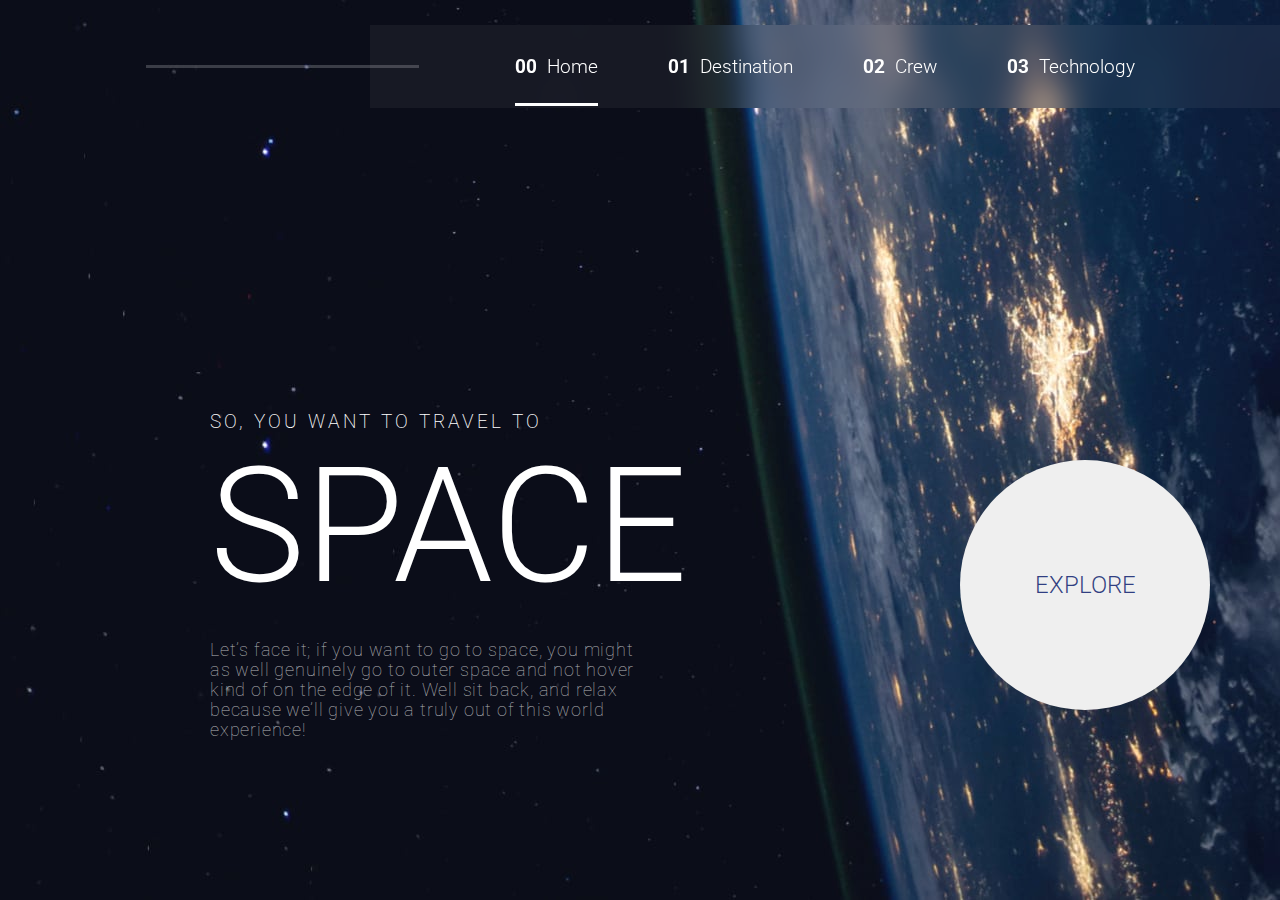
==== index.html @ d75efd56 "space tourism website" ====
<!DOCTYPE html>
<html lang="en">

<head>
  <meta charset="UTF-8">
  <meta name="viewport" content="width=device-width, initial-scale=1.0">
  <!-- icon page -->
  <link rel="icon" type="image/png" sizes="32x32" href="./assets/favicon-32x32.png">

  <title>Frontend Mentor | Space tourism website</title>
  <!-- custom css -->
  <link rel="stylesheet" href="style.css">
  <!-- cdnjs for font-awesome -->
  <link rel="stylesheet" href="https://cdnjs.cloudflare.com/ajax/libs/font-awesome/6.4.0/css/all.min.css">
</head>

<body class="body-home">

  <!-- 00 Home
  01 Destination
  02 Crew
  03 Technology

  So, you want to travel to
  Space
  Let’s face it; if you want to go to space, you might as well genuinely go to 
  outer space and not hover kind of on the edge of it. Well sit back, and relax 
  because we’ll give you a truly out of this world experience!

  Explore -->
  <!--<div class="circle"></div>-->
  <header>

    <div class="logo">
      <a href="index.html">
        <img src="../starter-code/assets/shared/logo.svg" alt="">
      </a>
    </div>
    <nav class="">
      <div class="hamburger">
        <i class="fas fa-close close"></i>
      </div>
      <ul>
        <li class="active"><a href="index.html"><span>00</span> Home</a></li>
        <li class=""><a href="destination-moon.html"><span>01</span> Destination</a></li>
        <li><a href="crew-commander.html"><span>02</span> Crew</a></li>
        <li><a href="technology-vehicle.html"><span>03</span> Technology</a></li>
      </ul>
    </nav>
    <i class="fas fa-bars bars"></i>
  </header>
  <section class="home">
    <div class="container">
      <div class="home__content">
        <span>So, you want to travel to</span>
        <h1>Space</h1>
        <p>Let’s face it; if you want to go to space, you might as well genuinely go to outer space and not hover kind
          of on the edge of it. Well sit back, and relax because we’ll give you a truly out of this world experience!
        </p>
      </div>
      <div class="home__btn">
        <button class="btn">
          <a href="#" class="">Explore</a>
        </button>
      </div>
    </div>
  </section>

  <script src="main.js"></script>

</body>

</html>
---- style.css ----
/*google fonts roboto url*/
@import url('https://fonts.googleapis.com/css2?family=Comfortaa:wght@300;400;500;600;700&family=Nunito:ital,wght@0,200;0,300;0,400;0,500;0,600;0,700;0,800;0,900;0,1000;1,200;1,300;1,400;1,500;1,600;1,700;1,800;1,900;1,1000&family=Poppins:ital,wght@0,100;0,200;0,300;0,400;0,500;0,600;0,700;0,800;0,900;1,100;1,200;1,300;1,400;1,500;1,600;1,700;1,800;1,900&family=Roboto:ital,wght@0,100;0,300;0,400;0,500;0,700;0,900;1,100;1,300;1,400;1,500;1,700;1,900&display=swap');
/* styles which applies on all page*/
*{
  margin: 0;
  padding: 0;
  box-sizing: border-box;
  text-decoration: none;list-style: none;
  font-family: 'Roboto', sans-serif;
}
/*main colors*/
:root{
  --font:#fff;
  --font-p:#ffffffb0;
  --bg:#000;
  --shadow:0 0 50px 25px rgba(223, 227, 6, 0.378);
}
body{
  width: 100%;
  height: 100vh;
}
.shown{
  animation: show-slowly 1s .1s ease-in-out forwards;
}
@keyframes show-slowly {
  0% {
    opacity: 0;
  }
  25%{
    opacity: .3;
  }
  50%{
    opacity: .5;
  }
  75%{
    opacity: .7;
  }
  100% {
    opacity: 1;
  }
}
/*home ==> for the first page */
.body-home{
  background-image: url('assets/home/background-home-desktop.jpg');
  background-size: cover;
  background-position: center;
  background-repeat: no-repeat;
  position: relative;
  width: 100vw;
}
/*header ==> for all pages*/
header{
  width: 100%;
  display: flex;
  justify-content: space-between;
  align-items: center;
  padding: 25px 0 0 0;
  position: fixed;
}
header  .logo{
  font-weight: 700;
  color: var(--font);
  cursor: pointer;
  margin-left: 7rem;
}
header .logo a{
  display: flex;
  justify-content: center;
  align-items: center;
}
header .logo a img{
  width: 90%;
}

header  nav{
  background-color: hsla(0, 0%, 100%, .05);
  backdrop-filter: blur(1rem);
  padding: 30px 50px;
  display: flex;
  justify-content: space-between;
  align-items: center;
  transition: all .3s ease;
}
header nav::before{
  content: '';
  height: 3px;
  width: 50%;
  background-color: hsla(0, 0%, 100%, .2);
  position: absolute;
  left: -27rem;
}
header  nav ul{
  display: flex;
  align-items: center;
  padding: 0 60px;
  transition: all 1s ease;
}
header  nav ul li{
  margin:0 35px;
  display: flex;
  position: relative;
}
header  nav ul li a{
  color: var(--font);
  font-size: 1.2rem;
  font-weight: 300;
  border-spacing: 1px solid red;
}
li::before  {
  position: absolute;
  top: 210%;
  content: '';
  height: 10%;
  background-color: var(--font);
  width: 100%;
  border-spacing: 20px;
  display: none;
}
li:hover::before{
  display: block;
}
li.active::before{
  display: block;
}
header  nav ul li a span{
  font-weight: 700;
  margin-right: 5px;
}
.hamburger{
  display: none;
  position: absolute;
  top: 4%;right: 12%;
  font-size: 3rem;
  color: var(--font);
  cursor: pointer;
}
header .bars{
  display: none;
  color: var(--font);
  font-size: 2rem;
  cursor: pointer;
  align-items: center;
  justify-content: center;
}
/*home section ==> first page*/
.home{
  position: absolute;
  top: 65%;right: 50%;
  transform: translate(50% , -50%);
  width: 100%;
  display: flex;
  justify-content: center;
  align-items: center;
}
.home .container{
  width: 75%;
  display: flex;
  justify-content: space-between;
  align-items: center;
}
.home .container .home__content{
  width: 50%;
  display: flex;
  flex-wrap: wrap;
}
.home .container .home__content span{
  font-size: 1.2rem;
  font-weight: 200;
  color: var(--font);
  width: 100%;
  text-transform: uppercase;
  letter-spacing: 3px;
}
.home .container .home__content h1{
  font-size: 10rem;
  font-weight: 300;
  color: var(--font);
  margin-bottom: 20px;
  width: 100%;
  text-transform: uppercase;
}
.home .container .home__content p{
  font-size: 1.1rem;
  font-weight: 100;
  color: var(--font-p);
  margin-bottom: 20px;
  letter-spacing: .8px;
  width: 100%;
}
.home .container .home__btn{
  width: 40%;
  display: flex;
  justify-content: center;
  flex-wrap: wrap;
}
.home .container .home__btn .btn{
  border: none;outline: none;
  width: 250px;
  height: 250px;
  padding: 15px 30px;
  border-radius: 50%;
  transition: all .3s ease;
  cursor: pointer;
}
.home .container .home__btn a{
  text-transform: uppercase;
  color: #041669d0;
  width: 100%;
  height: 100%;
  display: flex;
  justify-content: center;
  align-items: center;
  font-size: 1.5rem;
  font-weight: 300;
}
.home .container .home__btn .btn:hover{
  box-shadow: var(--shadow);
}
/* end home first page */

/*start of destination ==> 2nd page*/
.destination-body{
  width: 100%;
  background-image: url('assets/destination/background-destination-desktop.jpg');
  background-size: cover;
  background-position: center;
  background-repeat: no-repeat;
  height: 100vh;
}
.destination{
  position: absolute;
  top: 63%;right: 50%;
  transform: translate(50% , -50%);
  width: 100%;
  display: flex;
  justify-content: center;
  align-items: center;
}
.destination .container{
  width: 75%;
  display: flex;
  justify-content: space-between;
  align-items: center;
  padding: 0 50px;
  gap: 6rem;
}
.destination .container .img-content{
  width: 50%;
  display: flex;
  justify-content: center;
  flex-direction: column;
}
.destination .container .img-content .img{
  width: 80%;
  height: 50%;
  display: flex;
  justify-content: center;
  align-items: center;
}
.destination .container .img-content .img img{
  width: 100%;
  height: 100%;
  display: flex;
  justify-content: center;
  align-items: center;
}
.destination .container .img-content h1{
  font-size: 2rem;
  font-weight: 400;
  color: var(--font);
  margin-bottom: 30px;
  width: 100%;
  text-transform: uppercase;
  text-align: center;
}
.destination .container .content {
  width: 50%;
  display: flex;
  justify-content: center;
  flex-wrap: wrap;
  flex-direction: column;
  gap: 1rem;
}
.destination .container .content .controls{
  width: 50%;
  display: flex;
  flex-direction: row;
}
.destination .container .content .controls button{
  border: none;outline: none;
  background-color: transparent;
  color: var(--font);
  font-size: 1.2rem;
  font-weight: 300;
  margin-right: 17px;padding: 15px 0;
  cursor: pointer;
  text-transform: uppercase;
}
.destination .container .content .controls button:hover,
.destination .container .content .controls button.active{
  border-bottom: 2px solid var(--font);
}
.destination .container .content .destination-about{
  display: flex;
  justify-content: center;
  flex-wrap: wrap;
  flex-direction: column;
  gap: 1rem;
  width: 100%;
}
.destination .container .content .destination-about h2{
  font-size: 6rem;
  font-weight: 400;
  color: var(--font);
  width: 100%;
  text-transform: uppercase;
}
.destination .container .content .destination-about .p{
  font-size: 1.2rem;
  font-weight: 300;
  color: var(--font);
  letter-spacing: .5px;
  width: 110%;
  position: relative;
}
.destination .container .content .destination-about .p::before{
  content: '';
  height: 3px;
  width: 100%;
  background-color: var(--font);
  position: absolute;
  top: 120%;
}
.destination .container .content .destination-about .distance{
  display: flex;
  justify-content: space-between;
  align-items: center;
  width: 110%;
  margin-top: 25px;
}

.destination .container .content .destination-about .distance .distance-content h3{
  font-size: 1.1rem;
  font-weight: 300;
  color: var(--font);
  letter-spacing: .2px;
  width: 100%;
  text-transform: uppercase;
}
.destination .container .content .destination-about .distance .distance-content p{
  font-size: 2.3rem;
  font-weight: 400;
  color: var(--font);
  letter-spacing: .2px;
  width: 100%;
  text-transform: uppercase;
}
/* destination end for the 2nd page*/

/* crew start for the 3rd page*/
.crew-body{
  width: 100%;
  background-image: url('assets/crew/background-crew-desktop.jpg');
  background-size: cover;
  background-position: center;
  background-repeat: no-repeat;
  height: 100vh;
}
.crew,.tech{
  position: absolute;
  top: 60%;right: 50%;
  transform: translate(50% , -50%);
  width: 100%;
  display: flex;
  justify-content: center;
  align-items: center;
}
.crew .container{
  width: 75%;
  display: flex;
  justify-content: space-between;
  align-items: center;
  flex-wrap: wrap-reverse;
}
.crew .container .crew-img{
  width: 50%;
  display: flex;
  justify-content: flex-end;
}
.crew .container .crew-img img{
  width: 70%;
  display: flex;
  justify-content: center;
  align-items: center;
}
.crew .container .crew-text{
  width: 50%;
  position: relative;
}
.crew .container .crew-text h1{
  font-size: 2rem;
  font-weight: 400;
  color: var(--font);
  width: 100%;
  text-transform: uppercase;
  margin-bottom: 4rem;
}
.crew .container .crew-text .role{
  font-size: 1.5rem;
  font-weight: 300;
  color: var(--font);
  letter-spacing: .5px;
  width: 100%;
  text-transform: uppercase;
}
.crew .container .crew-text .name2{
  font-size: 3rem;
  font-weight: 400;
  color: var(--font);
  width: 100%;
  text-transform: uppercase;
  margin-top: 20px;
}
.crew .container .crew-text .bio{
  font-size: 1.2rem;
  font-weight: 300;
  color: var(--font);
  width: 100%;
  margin-top: 20px;
}
/*dots to move*/
.crew .container .crew-text .dots{
  width: 50%;
  display: flex;
  justify-content: center;
  align-items: center;
  margin-top: 20px;
  position: absolute;
  top: 100%;right: 50%;
  transform: translate(50% , 50%);
}
.crew .container .crew-text .dots .dot{
  width: 25px;
  height: 25px;
  border: none;outline: none;
  margin-right: 1.5rem;
  border-radius: 50%;
  background-color: var(--font);
  cursor: pointer;
}
.crew .container .crew-text .dots .dot:hover,
.crew .container .crew-text .dots .dot.active2{
  background-color: var(--font-p);
}

/* crew end for the 3rd page*/

/* technology start for the 4th page*/
.tech-body{
  width: 100%;
  background-image: url('assets/technology/background-technology-desktop.jpg');
  background-size: cover;
  background-position: center;
  background-repeat: no-repeat;
  height: 100vh;
}
.tech .container{
  width: 75%;
  display: flex;
  justify-content: space-between;
  align-items: center;
  flex-wrap: wrap-reverse;
  padding: 0 50px;
  gap: 4rem;
}
.tech .container .tech-content{
  width: 50%;
  display: flex; 
  gap: 2rem;
  position: relative;
}
.tech .container .tech-content .btns{
  width: 50%;

  display: flex;
  justify-content: center;
  align-items: flex-end;
  flex-direction: column;
}
.tech .container .tech-content .btns .btn{
  border: none;outline: none;
  width: 100%;
  height: 50px;
  margin-bottom: 20px;
  background-color: var(--font);
  border-radius: 50%;
  font-size: 1.2rem;
  font-weight: 300;
  color: #000;
  text-transform: uppercase;
  cursor: pointer;
  transition: .3s;
}
.tech .container .tech-content .btns .btn:hover{
  background-color: var(--font-p);
}
.tech .container .tech-content .btns .btn.active3{
  background-color: var(--font-p);
}



.tech .container .tech-content .content-container h1{
  font-size: 2rem;
  font-weight: 400;
  color: var(--font);
  width: 100%;
  text-transform: uppercase;
  margin-bottom: 5rem;
}
.tech .container .tech-content .content-container h2{
  font-size: 3rem;
  font-weight: 400;
  color: var(--font);
  width: 100%;
  text-transform: uppercase;
  margin-bottom: 1.3rem;
}
.tech .container .tech-content .content-container h3{
  font-size: 1.5rem;
  font-weight: 300;
  color: var(--font);
  width: 100%;
  text-transform: uppercase;
  margin-bottom: 2rem;
}
.tech .container .tech-content .content-container p{
  font-size: 1.2rem;
  font-weight: 300;
  color: var(--font);
  width: 95%;
  margin-bottom: 2rem;
}



.tech .container .tech-img{
  width: 40%;
  height: 60vh;
  display: flex;
  justify-content: flex-end;
  align-items: center;
}
.tech .container .tech-img img{
  width: 90%;
  height: 100%;
}

/* technology end for the 4th page*/

/*media query*/

@media (max-width: 90em) {
  header nav::before{
    width: 30%;
    left: -14rem;
  }
  .home .container{
    width: 75%;
    display: flex;
    justify-content: space-between;
    align-items: center;
    padding: 0 50px;
    gap: 20rem;
  }
}
@media (max-width: 70em) {
  section{
    height: 88vh;
  }
  /* home start for the 1st page*/
  .body-home{
    background-image: url('assets/home/background-home-tablet.jpg');
    background-size: cover;
    background-position: center;
    background-repeat: no-repeat;
    width: 100vw;
    height: 100vh;
  }
  header{
    z-index: 1000;
  }
  header  .logo{
    margin: 0 60px;
  }
  nav { 
position: fixed;
inset: 0 0 0 100%;
justify-content: center;
align-items: center;
padding: min (30vh, 10rem) 2em;
z-index: 1000;
}
nav.active{
  inset: 0 0 0 30%;
}
nav ul {
  flex-direction: column;
  gap: 5em;
  display: flex;
  }
  nav ul li{
    margin: 20px 0;
    display: flex;
    justify-content: flex-start;
  }
  nav ul li a{
    display: inline-block;
    
  }
  .hamburger{
    display: block;
    right: 7%;top: 3%;
  }
  header .bars{
    display: flex;
    margin-right: 60px;
  }
  header nav::before{
    display: none;
  }
  
    .home{
      top: 56%;
    }
  .home .container{
    width: 95%;
    display: flex;
    flex-wrap: wrap;
    gap: 2rem;
  }
  .home .container .home__content{
    text-align: center;
    width: 100%;
  }
  .home .container .home__content span{
    font-size: 1.5rem;
  }
  .home .container .home__content h1{
    font-size: 8rem;
    width: 100%;
  }
  .home .container .home__content p{
    font-size: 1.2rem;
  }
  .home .container .home__btn{
    width: 100%;
    display: flex;
    justify-content: center;
  }
  .home .container .home__btn .btn{
    width: 220px;
    height: 220px;
  }
  .home .container .home__btn a{
    font-size: 1rem;
  }
/* home end for the 1st page*/

/* destination start for the 2nd page*/
.destination-body{
  width: 100%;
  background-image: url('assets/destination/background-destination-tablet.jpg');
  background-size: cover;
  background-position: center;
  background-repeat: no-repeat;
  height: 100vh;
}
.destination{
  top: 56%;
}
.destination .container{
  flex-wrap: wrap;
  width: 90%;
  padding: 0 20px;
  gap:1rem;
}
.destination .container .img-content{
  width: 100%;
  display: flex;
  justify-content: center;
  align-items: center;
}
.destination .container .img-content .img{
  width: 50%;
  height: 50%;
}
.destination .container .img-content .img img{
  width: 100%;
  
}
.destination .container .img-content h1{
  font-size: 2rem;
  margin-bottom: 20px;
}
.destination .container .content {
  width: 100%;
  gap: .6rem;
}
.destination .container .content .controls button{
  font-size: 1.1rem;
  font-weight: 300;
  margin-right: 20px;

}
.destination .container .content .destination-about{
  gap: .9rem;
  width: 80%;
}
.destination .container .content .destination-about h2{
  font-size: 3rem;
}
.destination .container .content .destination-about .p{
  font-size: 1.2rem;
  width: 100%;
  display: flex;
  justify-content: center;
}
.destination .container .content .destination-about .distance{
  margin-top: 15px;
}

.destination .container .content .destination-about .distance .distance-content h3{
  font-size: 1rem;
  font-weight: 300;
  color: var(--font);
  width: 100%;
  text-transform: uppercase;
}
.destination .container .content .destination-about .distance .distance-content p{
  font-size: 2rem;
  letter-spacing: .1px;
}
/* destination end for the 2nd page*/

/* crew start for the 3rd page*/
.crew-body{
  width: 100%;
  background-image: url('assets/crew/background-crew-tablet.jpg');
  background-size: cover;
  background-position: center;
  background-repeat: no-repeat;
  height: 100vh;
  align-items: center;
}
.crew, .tech{
  top: 55%;
}
.crew .container{
  width: 90%;
  gap: 1rem;
  align-items: center;
}
.crew .container .crew-img{
  width: 90%;
  display: flex;
  justify-content: center;
  align-items: center;
}
.crew .container .crew-img img{
  width: 50%;
  background-size: cover;
}
.crew .container .crew-text{
  width: 100%;
}
.crew .container .crew-text h1{
  font-size: 1.5rem;
  margin-bottom: 2rem;
}
.crew .container .crew-text .role{
  font-size: 1.4rem;
}
.crew .container .crew-text .name2{
  font-size: 2rem;
  font-weight: 400;
  color: var(--font);
  width: 100%;
  text-transform: uppercase;
  
}
.crew .container .crew-text .bio{
  font-size: 1rem;
}
/*dots to move*/
.crew .container .crew-text .dots{
  width: 80%;
  display: flex;
  justify-content: center;
  align-items: center;
  margin-top: 20px;
  position: absolute;
  top: 100%;right: 50%;
  transform: translate(50% , 50%);
}
.crew .container .crew-text .dots .dot{
  width: 20px;
  height: 20px;
}
/* crew end for the 3rd page*/

/* technology start for the 4th page*/
.tech-body{
  width: 100%;
  background-image: url('assets/technology/background-technology-tablet.jpg');
  background-size: cover;
  background-position: center;
  background-repeat: no-repeat;
  height: 100vh;
}
.tech .container{
  width: 90%;
  justify-content: center;
  gap: 2.5rem;
}
.tech .container .tech-content{
  width: 100%; 
  gap: 1.9rem;
}
.tech .container .tech-content .btns .btn{
  width: 70%;
  height: 50px;
  font-size: 1.2rem;
}



.tech .container .tech-content .content-container h1{
  font-size: 1.8rem;
  width: 100%;
  margin-bottom: 2rem;
}
.tech .container .tech-content .content-container h2{
  font-size: 2.7rem;
  font-weight: 400;
  color: var(--font);
  width: 100%;
  text-transform: uppercase;
  margin-bottom: .7rem;
}
.tech .container .tech-content .content-container h3{
  font-size: 1.2rem;
  margin-bottom: 1rem;
}
.tech .container .tech-content .content-container p{
  font-size: 1.1rem;
  width: 95%;
  margin-bottom: .6rem;
}



.tech .container .tech-img{
  width: 60%;
  height: 44vh;
  justify-content: flex-start;
}
.tech .container .tech-img img{
  width: 100%;
  
}
/* technology end for the 4th page*/
}
















@media (max-width: 35em) {
  section{
    height: 90vh;
  }
  /* home start for the 1st page*/
  .body-home{
    background-image: url('../starter-code/assets/home/background-home-mobile.jpg');
    background-size: cover;
    background-position: center;
    background-repeat: no-repeat;
    width: 100vw;
    height: 100vh;
  }
  
  header  .logo{
    margin: 0 40px;
    font-size: 3rem;
    font-weight: 700;
    color: var(--font);
    cursor: pointer;
  }
  nav { 
position: fixed;
inset: 0 0 0 100%;
padding: min (30vh, 10rem) 2em;
z-index: 1000;
}
nav.active{
  inset: 0 0 0 0;
}
nav ul {
  flex-direction: column;
  gap: 4em;
  }
  nav ul li{
    margin: 20px 0;
    display: flex;
    justify-content: flex-start;
    align-items: center;
  }
  nav ul li a{
    display: inline-block;
  }
  header  nav ul li  span{
    font-weight: 300;
  }
  .hamburger{
    display: block;
    right: 3.9%;
  }
  header .bars{
    display: flex;
    margin-right: 29px;
  }
  header nav::before{
    display: none;
  }
  section{
    top: 40%;
  }
  
  .home{
    top: 55%;
  }
  .home .container{
    width: 100%;
    display: flex;
    justify-content: center;
    align-items: center;
  }
  .home .container .home__content{
    text-align: center;
    width: 100%;
  }
  .home .container .home__content span{
    font-size: .7rem;
  }
  .home .container .home__content h1{
    font-size: 4rem;
    text-align: center;
    width: 100%;
  }
  .home .container .home__content p{
    font-size: 1rem;
    width: 100%;
  }
  .home .container .home__btn{
    width: 100%;
    display: flex;
    justify-content: center;
  }
  .home .container .home__btn .btn{
    width: 180px;
    height: 180px;
  }
  .home .container .home__btn a{
    font-size: 1rem;
  }
/* home end for the 1st page*/
/* destination start for the 2nd page*/
.destination-body{
  width: 100%;
  background-image: url('../starter-code/assets/destination/background-destination-mobile.jpg');
  background-size: cover;
  background-position: center;
  background-repeat: no-repeat;
  height: 100vh;
}
.destination{
  width: 100%;
  top: 55%;
}
.destination .container{
  flex-wrap: wrap;
  width: 100%;
  padding: 0 30px;
  gap: .2rem;
  
}
.destination .container .img-content{
  width: 100%;
}
.destination .container .img-content .img{
  width: 100%;
  height: 40%;
  display: flex;
  justify-content: center;
}
.destination .container .img-content .img img{
  width: 80%;
  
}
.destination .container .img-content h1{
  font-size: .9rem;
  margin-bottom: 20px;
}
.destination .container .content {
  width: 100%;
  gap: 1rem;
}
.destination .container .content .controls button{
  font-size: 1rem;
  margin-right: 15px;
}
.destination .container .content .destination-about{
  gap: .6rem;
  width: 100%;
}
.destination .container .content .destination-about h2{
  font-size: 2.5rem;
}
.destination .container .content .destination-about .p{
  font-size: .9rem;
  letter-spacing: .2px;
  width: 100%;
}
.destination .container .content .destination-about .distance{
  margin-top: 25px;
  width: 100%;
}

.destination .container .content .destination-about .distance .distance-content h3{
  font-size: .8rem;
  width: 100%;
}
.destination .container .content .destination-about .distance .distance-content p{
  font-size: 1.5rem;
  letter-spacing: .05px;
}
/* destination end for the 2nd page*/
/* crew start for the 3rd page*/
.crew-body{
  width: 100%;
  background-image: url('../starter-code/assets/crew/background-crew-mobile.jpg');
  background-size: cover;
  background-position: center;
  background-repeat: no-repeat;
  height: 100vh;
}
.crew{
  top: 50%;
}
.crew .container{
  width: 90%;
  gap: 3rem;
  align-items: center;
}
.crew .container .crew-img{
  width: 100%;
  display: flex;
  justify-content: center;
  align-items: center;
}
.crew .container .crew-img img{
  width: 60%;
  background-size: cover;
}
.crew .container .crew-text{
  width: 100%;
  text-align: center;
}
.crew .container .crew-text h1{
  font-size: 1.5rem;
  margin-bottom: 1rem;
}
.crew .container .crew-text .role{
  font-size: 1.3rem;
}
.crew .container .crew-text .name2{
  font-size: 1.2rem;
  font-weight: 400;
  color: var(--font);
  width: 100%;
  text-transform: uppercase;
  
}
.crew .container .crew-text .bio{
  font-size: 1rem;
}
/*dots to move*/
.crew .container .crew-text .dots{
  width: 80%;
  display: flex;
  justify-content: center;
  align-items: center;
  margin-top: 20px;
  position: absolute;
  top: 100%;right: 50%;
  transform: translate(50% , 50%);
}
.crew .container .crew-text .dots .dot{
  width: 20px;
  height: 20px;
}


/* crew end for the 3rd page*/
/* technology start for the 4th page*/
.tech-body{
  width: 100%;
  background-image: url('../starter-code/assets/technology/background-technology-mobile.jpg');
  background-size: cover;
  background-position: center;
  background-repeat: no-repeat;
  height: 100vh;
}
.tech{
  top: 55%;
}
.tech .container{
  width: 100%;
  justify-content: center;
  gap: 2.5rem;
}
.tech .container .tech-content{
  width: 100%; 
  gap: 1rem;
}
.tech .container .tech-content .btns .btn{
  width: 100%;
  height: 45px;
  font-size: 2rem;
}



.tech .container .tech-content .content-container h1{
  font-size: 1.1rem;
  width: 100%;
  margin-bottom: 2rem;
}
.tech .container .tech-content .content-container h2{
  font-size: 1.4rem;
  font-weight: 400;
  width: 100%;
  margin-bottom: .7rem;
}
.tech .container .tech-content .content-container h3{
  font-size: 1.1rem;
  margin-bottom: 1rem;
}
.tech .container .tech-content .content-container p{
  font-size: .8rem;
  width: 100%;
  
}

.tech .container .tech-img{
  width: 70%;
  height: 30vh;
  justify-content: flex-start;
}
.tech .container .tech-img img{
  width: 100%;
  
}
/* technology end for the 4th page*/
}
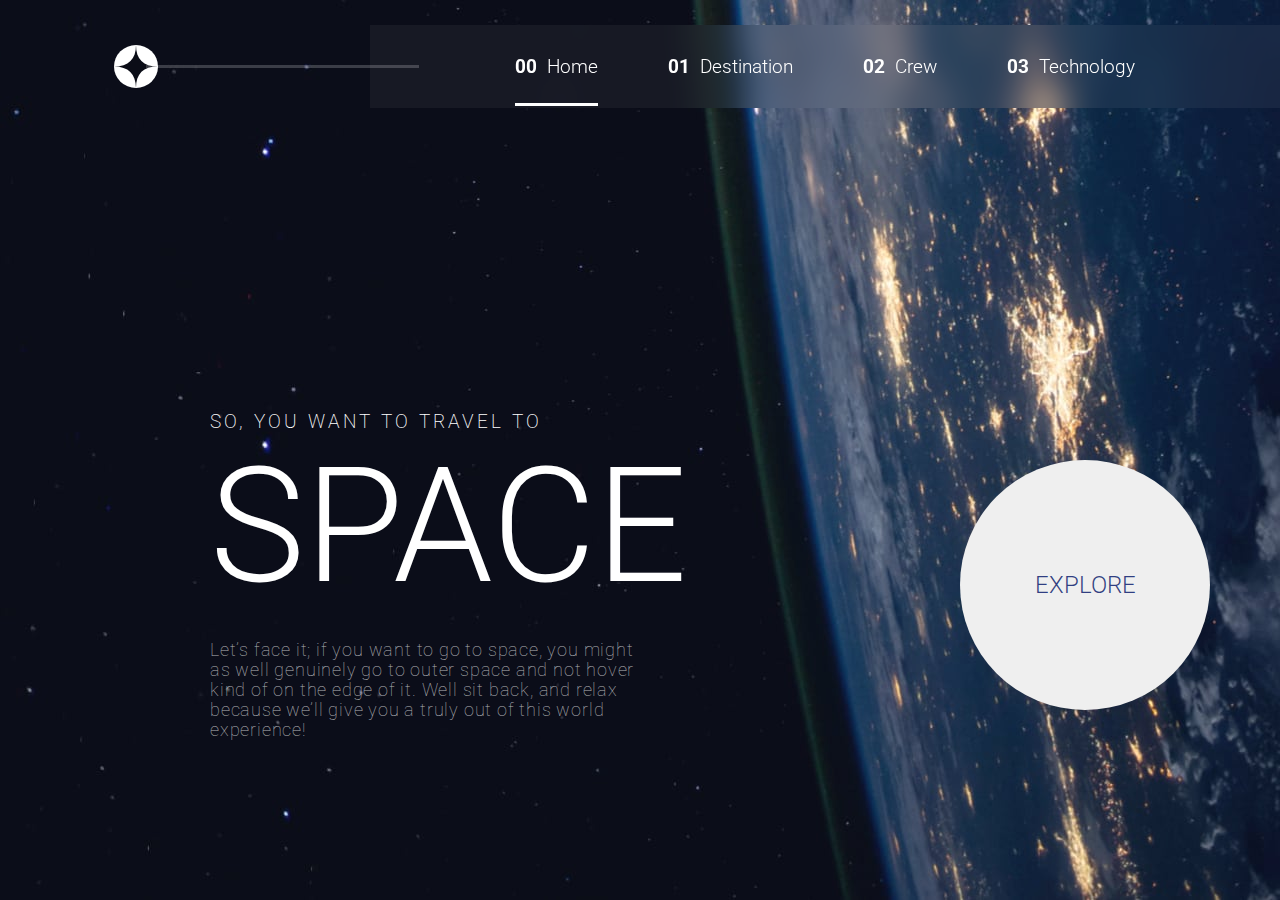
==== commit b88aea60: "Update index.html" ====
--- a/index.html
+++ b/index.html
@@ -33,7 +33,7 @@
 
     <div class="logo">
       <a href="index.html">
-        <img src="../starter-code/assets/shared/logo.svg" alt="">
+        <img src="assets/shared/logo.svg" alt="">
       </a>
     </div>
     <nav class="">
@@ -70,4 +70,4 @@
 
 </body>
 
-</html>+</html>
